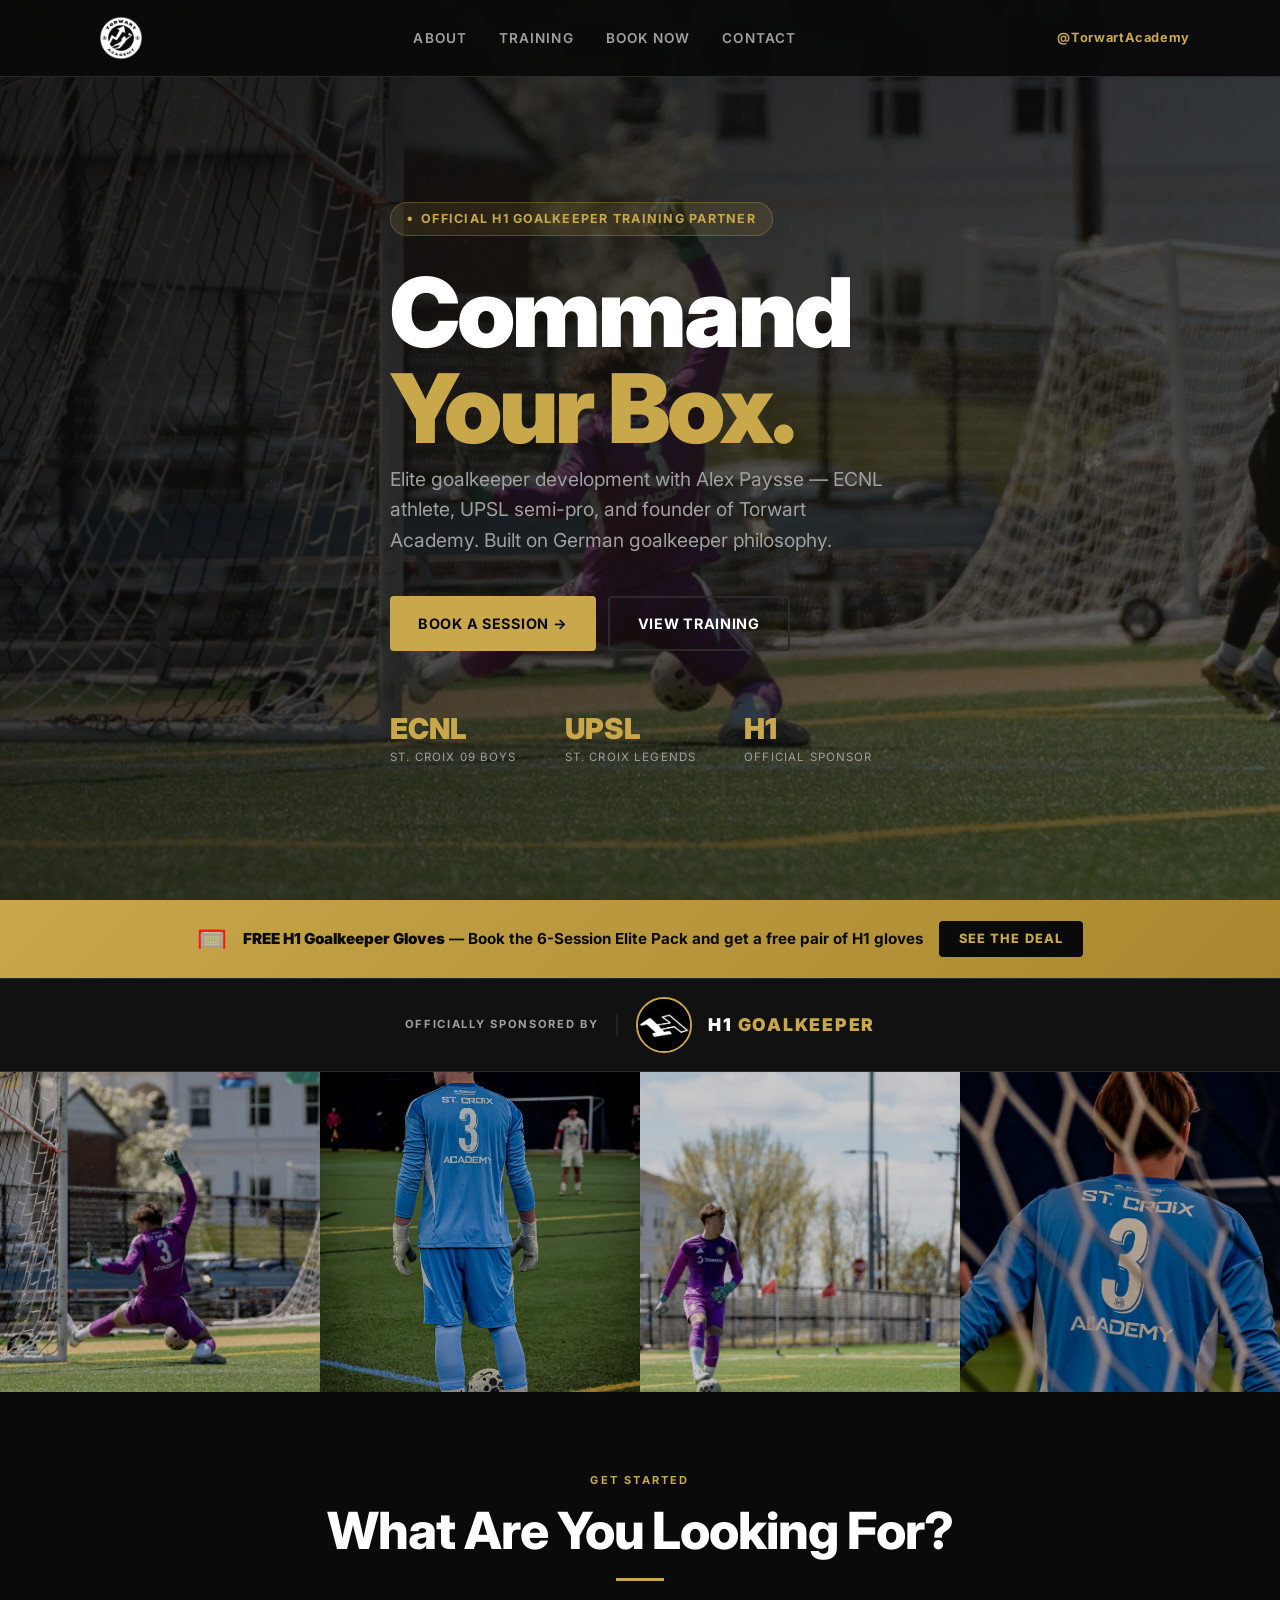
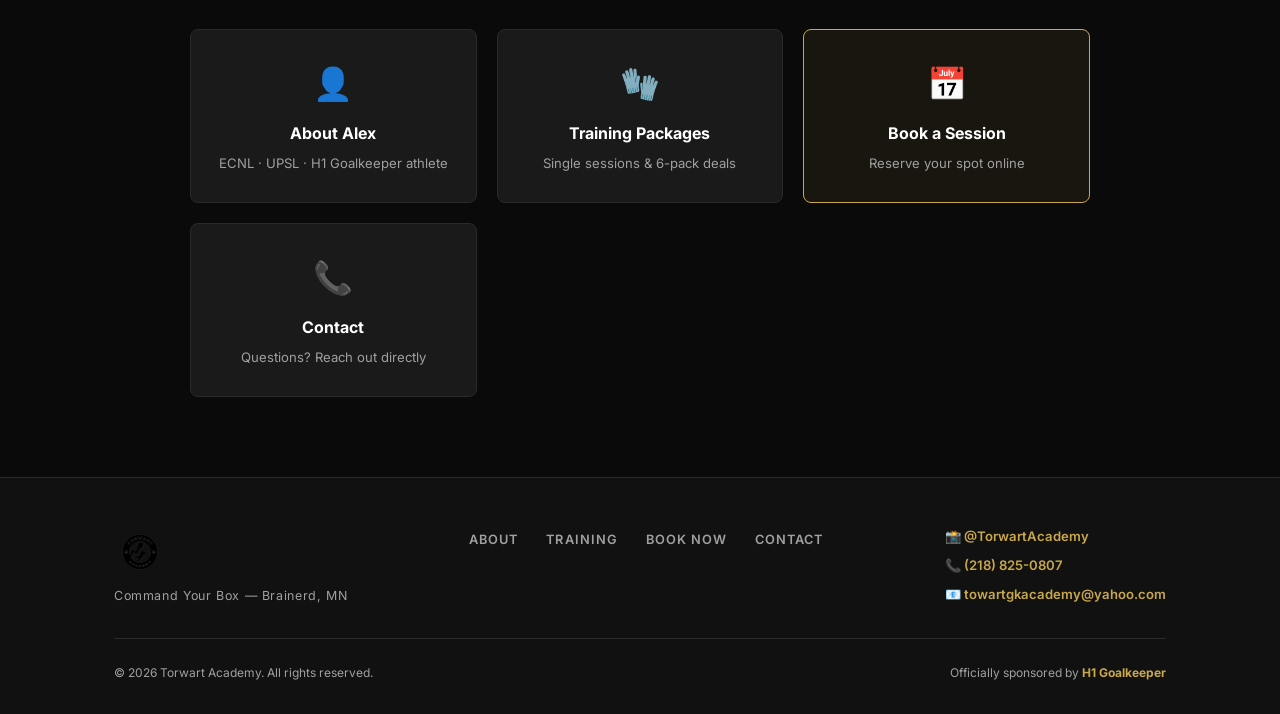
==== index.html @ 26c3dc4c "Initial commit — Torwart Academy website" ====
<!DOCTYPE html>
<html lang="en">
<head>
  <meta charset="UTF-8" />
  <meta name="viewport" content="width=device-width, initial-scale=1.0" />
  <title>Torwart Academy — Command Your Box</title>
  <meta name="description" content="Elite goalkeeper training by Alex Paysse in Brainerd, MN. Private 1-on-1 sessions. Officially sponsored by H1 Goalkeeper." />
  <link rel="preconnect" href="https://fonts.googleapis.com" />
  <link rel="preconnect" href="https://fonts.gstatic.com" crossorigin />
  <link href="https://fonts.googleapis.com/css2?family=Inter:wght@400;500;600;700;800;900&display=swap" rel="stylesheet" />
  <link rel="stylesheet" href="styles.css" />
</head>
<body>

  <!-- ===== NAV ===== -->
  <nav>
    <div class="nav-inner">
      <a href="index.html" class="nav-logo">
        <img src="images/torwart-logo-white.png" alt="Torwart Academy" class="nav-logo-img" onerror="this.style.display='none';this.nextElementSibling.style.display='block'" />
        <span class="nav-logo-text" style="display:none;">Torwart<span class="gold">.</span></span>
      </a>
      <ul class="nav-links">
        <li><a href="about.html">About</a></li>
        <li><a href="training.html">Training</a></li>
        <li><a href="booking.html">Book Now</a></li>
        <li><a href="contact.html">Contact</a></li>
      </ul>
      <a href="https://instagram.com/TorwartAcademy" target="_blank" rel="noopener" class="nav-social">@TorwartAcademy</a>
      <button class="hamburger" id="hamburger" aria-label="Open menu">
        <span></span><span></span><span></span>
      </button>
    </div>
    <div class="mobile-menu" id="mobileMenu">
      <a href="about.html" onclick="closeMobile()">About</a>
      <a href="training.html" onclick="closeMobile()">Private Training</a>
      <a href="booking.html" onclick="closeMobile()">Book Now</a>
      <a href="contact.html" onclick="closeMobile()">Contact</a>
      <a href="https://instagram.com/TorwartAcademy" target="_blank" rel="noopener">@TorwartAcademy ↗</a>
    </div>
  </nav>

  <!-- ===== HERO ===== -->
  <section id="home" class="hero-bg">
    <div class="hero-overlay"></div>
    <div class="container">
      <div class="hero-content">
        <div class="hero-badge">Official H1 Goalkeeper Training Partner</div>
        <h1 class="hero-tagline">
          Command<br><span class="accent">Your Box.</span>
        </h1>
        <p class="hero-sub">
          Elite goalkeeper development with Alex Paysse — ECNL athlete, UPSL semi-pro, and founder of Torwart Academy. Built on German goalkeeper philosophy.
        </p>
        <div class="hero-ctas">
          <a href="booking.html" class="btn btn-gold">Book a Session →</a>
          <a href="training.html" class="btn btn-outline">View Training</a>
        </div>
        <div class="hero-stats">
          <div class="stat-item">
            <div class="stat-num">ECNL</div>
            <div class="stat-label">St. Croix 09 Boys</div>
          </div>
          <div class="stat-item">
            <div class="stat-num">UPSL</div>
            <div class="stat-label">St. Croix Legends</div>
          </div>
          <div class="stat-item">
            <div class="stat-num">H1</div>
            <div class="stat-label">Official Sponsor</div>
          </div>
        </div>
      </div>
    </div>
  </section>

  <!-- ===== GLOVE DEAL BANNER ===== -->
  <div class="glove-banner">
    <div class="container">
      <div class="glove-banner-inner">
        <span class="glove-icon">🥅</span>
        <p class="glove-text">
          <strong>FREE H1 Goalkeeper Gloves</strong> — Book the 6-Session Elite Pack and get a free pair of H1 gloves
        </p>
        <a href="training.html" class="glove-cta">See the Deal</a>
      </div>
    </div>
  </div>

  <!-- ===== SPONSOR BAR ===== -->
  <div class="sponsor-bar">
    <div class="container">
      <div class="sponsor-bar-inner">
        <span class="sponsor-label">Officially Sponsored By</span>
        <span class="sponsor-divider">|</span>
        <img src="images/h1-logo.jpg" alt="H1 Goalkeeper" class="sponsor-logo" />
        <span class="sponsor-name">H1 <span>Goalkeeper</span></span>
      </div>
    </div>
  </div>

  <!-- ===== PHOTO GALLERY STRIP ===== -->
  <div class="photo-strip">
    <img src="images/alex-action-new1.jpg" alt="Alex on the pitch" style="object-position: center 30%;" />
    <img src="images/alex-action-8-crop.jpg" alt="Alex in action" style="object-position: center 20%;" />
    <img src="images/alex-action-new2.jpg" alt="Alex in action" style="object-position: 25% 35%;" />
    <img src="images/alex-action-9-crop.jpg" alt="Alex in action" style="object-position: center 20%;" />
  </div>

  <!-- ===== QUICK LINKS ===== -->
  <section class="section" style="padding: 80px 0;">
    <div class="container">
      <div style="text-align:center; margin-bottom: 48px;">
        <p class="section-label">Get Started</p>
        <h2 class="section-title">What Are You Looking For?</h2>
        <div class="divider" style="margin: 20px auto 0;"></div>
      </div>
      <div style="display:grid; grid-template-columns: repeat(auto-fit, minmax(220px, 1fr)); gap: 20px; max-width: 900px; margin: 0 auto;">
        <a href="about.html" class="quick-link-card">
          <div class="qlc-icon">👤</div>
          <div class="qlc-title">About Alex</div>
          <div class="qlc-sub">ECNL · UPSL · H1 Goalkeeper athlete</div>
        </a>
        <a href="training.html" class="quick-link-card">
          <div class="qlc-icon">🧤</div>
          <div class="qlc-title">Training Packages</div>
          <div class="qlc-sub">Single sessions & 6-pack deals</div>
        </a>
        <a href="booking.html" class="quick-link-card gold-card">
          <div class="qlc-icon">📅</div>
          <div class="qlc-title">Book a Session</div>
          <div class="qlc-sub">Reserve your spot online</div>
        </a>
        <a href="contact.html" class="quick-link-card">
          <div class="qlc-icon">📞</div>
          <div class="qlc-title">Contact</div>
          <div class="qlc-sub">Questions? Reach out directly</div>
        </a>
      </div>
    </div>
  </section>

  <!-- ===== FOOTER ===== -->
  <footer>
    <div class="container">
      <div class="footer-inner">
        <div class="footer-top">
          <div>
            <div class="footer-logo">
              <img src="images/torwart-logo.png" alt="Torwart Academy" class="footer-logo-img" onerror="this.style.display='none';this.nextElementSibling.style.display='block'" />
              <span class="footer-logo-text" style="display:none;">Torwart<span>.</span></span>
            </div>
            <div class="footer-tagline">Command Your Box — Brainerd, MN</div>
          </div>
          <ul class="footer-links">
            <li><a href="about.html">About</a></li>
            <li><a href="training.html">Training</a></li>
            <li><a href="booking.html">Book Now</a></li>
            <li><a href="contact.html">Contact</a></li>
          </ul>
          <div class="footer-social-wrap">
            <a href="https://instagram.com/TorwartAcademy" target="_blank" rel="noopener" class="footer-social-link">📸 @TorwartAcademy</a>
            <a href="tel:2188250807" class="footer-social-link">📞 (218) 825-0807</a>
            <a href="mailto:towartgkacademy@yahoo.com" class="footer-social-link">📧 towartgkacademy@yahoo.com</a>
          </div>
        </div>
        <div class="footer-bottom">
          <p class="footer-copy">© 2026 Torwart Academy. All rights reserved.</p>
          <p class="footer-sponsor">Officially sponsored by <span>H1 Goalkeeper</span></p>
        </div>
      </div>
    </div>
  </footer>

  <script src="script.js"></script>
</body>
</html>
---- styles.css ----
/* ===== RESET & BASE ===== */
*, *::before, *::after { box-sizing: border-box; margin: 0; padding: 0; }

:root {
  --black: #0a0a0a;
  --dark: #111111;
  --card: #1a1a1a;
  --border: #2a2a2a;
  --white: #ffffff;
  --gray: #a0a0a0;
  --gold: #c9a84c;
  --gold-light: #e8c96a;
  --font: 'Inter', system-ui, -apple-system, sans-serif;
}

html { scroll-behavior: smooth; }

body {
  font-family: var(--font);
  background: var(--black);
  color: var(--white);
  line-height: 1.6;
  overflow-x: hidden;
}

a { color: inherit; text-decoration: none; }
img { max-width: 100%; display: block; }

/* ===== UTILITY ===== */
.container { max-width: 1100px; margin: 0 auto; padding: 0 24px; }
.section { padding: 96px 0; }

.section-label {
  font-size: 11px;
  font-weight: 700;
  letter-spacing: 0.2em;
  text-transform: uppercase;
  color: var(--gold);
  margin-bottom: 12px;
}
.section-title {
  font-size: clamp(2rem, 5vw, 3.2rem);
  font-weight: 800;
  line-height: 1.1;
  letter-spacing: -0.02em;
  margin-bottom: 20px;
}
.section-subtitle {
  font-size: 1.1rem;
  color: var(--gray);
  max-width: 560px;
  line-height: 1.7;
}
.divider {
  width: 48px;
  height: 3px;
  background: var(--gold);
  margin: 20px 0 28px;
}
.body-text {
  color: var(--gray);
  font-size: 0.95rem;
  line-height: 1.8;
}
.body-text strong { color: var(--white); }
.small-gray { font-size: 0.82rem; color: var(--gray); }
.fine-print { font-size: 0.78rem; color: var(--gray); text-align: center; margin-top: -8px; }

/* ===== BUTTONS ===== */
.btn {
  display: inline-flex;
  align-items: center;
  gap: 8px;
  padding: 14px 28px;
  font-size: 0.9rem;
  font-weight: 700;
  letter-spacing: 0.05em;
  text-transform: uppercase;
  border-radius: 4px;
  cursor: pointer;
  transition: all 0.2s ease;
  border: none;
  font-family: var(--font);
}
.btn-gold { background: var(--gold); color: var(--black); }
.btn-gold:hover { background: var(--gold-light); transform: translateY(-1px); }
.btn-outline { background: transparent; color: var(--white); border: 2px solid var(--border); }
.btn-outline:hover { border-color: var(--gold); color: var(--gold); }

/* ===== NAV ===== */
nav {
  position: fixed;
  top: 0; left: 0; right: 0;
  z-index: 100;
  padding: 0 24px;
  background: rgba(10, 10, 10, 0.95);
  backdrop-filter: blur(12px);
  border-bottom: 1px solid var(--border);
}
.nav-inner {
  max-width: 1100px;
  margin: 0 auto;
  display: flex;
  align-items: center;
  justify-content: space-between;
  height: 76px;
}
.nav-logo { display: flex; align-items: center; }
.nav-logo-img {
  height: 62px;
  width: 62px;
  object-fit: contain;
  border-radius: 50%;
}
.nav-logo-text {
  font-size: 1.2rem;
  font-weight: 900;
  letter-spacing: 0.05em;
  text-transform: uppercase;
}
.nav-logo-text .gold { color: var(--gold); }
.nav-links {
  display: flex;
  gap: 32px;
  list-style: none;
}
.nav-links a {
  font-size: 0.85rem;
  font-weight: 600;
  letter-spacing: 0.08em;
  text-transform: uppercase;
  color: var(--gray);
  transition: color 0.2s;
}
.nav-links a:hover, .nav-links a.active { color: var(--white); }
.nav-social {
  font-size: 0.8rem;
  font-weight: 700;
  color: var(--gold);
  letter-spacing: 0.05em;
}
.hamburger {
  display: none;
  flex-direction: column;
  gap: 5px;
  cursor: pointer;
  background: none;
  border: none;
  padding: 4px;
}
.hamburger span {
  display: block;
  width: 24px;
  height: 2px;
  background: var(--white);
  transition: all 0.3s;
}
.mobile-menu {
  display: none;
  flex-direction: column;
  padding: 16px 0 24px;
  border-top: 1px solid var(--border);
}
.mobile-menu.open { display: flex; }
.mobile-menu a {
  padding: 12px 0;
  font-size: 0.9rem;
  font-weight: 600;
  letter-spacing: 0.08em;
  text-transform: uppercase;
  color: var(--gray);
  border-bottom: 1px solid var(--border);
}
.mobile-menu a:last-child { border-bottom: none; }

/* ===== HERO ===== */
#home {
  min-height: 100vh;
  display: flex;
  align-items: center;
  padding-top: 68px;
  position: relative;
  overflow: hidden;
}
.hero-bg {
  background: linear-gradient(135deg, rgba(10,10,10,0.92) 0%, rgba(10,10,10,0.75) 50%, rgba(10,10,10,0.6) 100%),
    url('images/alex-action-new1.jpg') center 30% / cover no-repeat;
}
.hero-overlay {
  position: absolute;
  inset: 0;
  background: radial-gradient(ellipse at 70% 50%, rgba(201,168,76,0.07) 0%, transparent 65%);
  pointer-events: none;
}
.hero-content { position: relative; z-index: 1; padding: 80px 0; }
.hero-badge {
  display: inline-flex;
  align-items: center;
  gap: 8px;
  background: rgba(201,168,76,0.12);
  border: 1px solid rgba(201,168,76,0.3);
  border-radius: 100px;
  padding: 6px 16px;
  font-size: 0.78rem;
  font-weight: 700;
  letter-spacing: 0.1em;
  text-transform: uppercase;
  color: var(--gold);
  margin-bottom: 28px;
}
.hero-badge::before { content: '●'; font-size: 6px; }
.hero-tagline {
  font-size: clamp(3rem, 8vw, 6rem);
  font-weight: 900;
  line-height: 1;
  letter-spacing: -0.03em;
  margin-bottom: 8px;
}
.hero-tagline .accent { color: var(--gold); }
.hero-sub {
  font-size: clamp(1rem, 2vw, 1.2rem);
  color: var(--gray);
  margin-bottom: 40px;
  max-width: 500px;
  line-height: 1.6;
}
.hero-ctas { display: flex; gap: 12px; flex-wrap: wrap; margin-bottom: 64px; }
.hero-stats { display: flex; gap: 48px; flex-wrap: wrap; }
.stat-num {
  font-size: 1.8rem;
  font-weight: 900;
  color: var(--gold);
  line-height: 1;
}
.stat-label {
  font-size: 0.72rem;
  color: var(--gray);
  text-transform: uppercase;
  letter-spacing: 0.1em;
  margin-top: 4px;
}

/* ===== GLOVE BANNER ===== */
.glove-banner {
  background: linear-gradient(135deg, var(--gold) 0%, #a8872e 100%);
  padding: 20px 0;
}
.glove-banner-inner {
  display: flex;
  align-items: center;
  justify-content: center;
  gap: 16px;
  flex-wrap: wrap;
  text-align: center;
}
.glove-icon { font-size: 1.5rem; }
.glove-text { font-size: 0.95rem; font-weight: 700; color: var(--black); }
.glove-text strong { font-weight: 900; }
.glove-cta {
  background: var(--black);
  color: var(--gold);
  padding: 8px 20px;
  border-radius: 4px;
  font-size: 0.8rem;
  font-weight: 800;
  letter-spacing: 0.08em;
  text-transform: uppercase;
  white-space: nowrap;
  transition: background 0.2s;
}
.glove-cta:hover { background: #1a1a1a; }

/* ===== SPONSOR BAR ===== */
.sponsor-bar {
  border-top: 1px solid var(--border);
  border-bottom: 1px solid var(--border);
  padding: 18px 0;
  background: var(--dark);
}
.sponsor-bar-inner {
  display: flex;
  align-items: center;
  justify-content: center;
  gap: 16px;
}
.sponsor-label {
  font-size: 0.7rem;
  font-weight: 700;
  letter-spacing: 0.15em;
  text-transform: uppercase;
  color: var(--gray);
}
.sponsor-divider { color: var(--border); font-size: 1.2rem; }
.sponsor-logo {
  height: 56px;
  width: 56px;
  object-fit: cover;
  border-radius: 50%;
  border: 2px solid var(--gold);
}
.sponsor-name {
  font-size: 1.1rem;
  font-weight: 900;
  letter-spacing: 0.1em;
  text-transform: uppercase;
}
.sponsor-name span { color: var(--gold); }

/* ===== ABOUT ===== */
#about { background: var(--dark); }
.about-grid {
  display: grid;
  grid-template-columns: 1fr 1fr;
  gap: 80px;
  align-items: center;
}
.about-image-wrap { position: relative; }
.about-photo {
  width: 100%;
  aspect-ratio: 3/4;
  object-fit: cover;
  object-position: center 15%;
  border-radius: 8px;
  border: 1px solid var(--border);
}
.about-badge {
  position: absolute;
  bottom: -16px;
  right: -16px;
  background: var(--gold);
  color: var(--black);
  padding: 16px 20px;
  border-radius: 8px;
  font-size: 0.75rem;
  font-weight: 800;
  letter-spacing: 0.05em;
  text-transform: uppercase;
  text-align: center;
  line-height: 1.5;
}
.credentials {
  display: flex;
  flex-direction: column;
  gap: 10px;
  margin-top: 32px;
}
.credential-item {
  display: flex;
  align-items: center;
  gap: 12px;
  padding: 12px 16px;
  background: var(--card);
  border: 1px solid var(--border);
  border-radius: 6px;
  font-size: 0.88rem;
  font-weight: 500;
}
.cred-logo {
  height: 32px;
  width: 32px;
  object-fit: contain;
  flex-shrink: 0;
  background: var(--white);
  border-radius: 50%;
  padding: 2px;
}
.cred-icon { font-size: 1rem; flex-shrink: 0; }

/* ===== PHOTO STRIP ===== */
.photo-strip {
  display: grid;
  grid-template-columns: repeat(4, 1fr);
  height: 320px;
  overflow: hidden;
}
.photo-strip img {
  width: 100%;
  height: 100%;
  object-fit: cover;
  object-position: center;
  transition: transform 0.4s ease, filter 0.4s ease;
  filter: brightness(0.8);
}
.photo-strip img:hover {
  transform: scale(1.04);
  filter: brightness(1);
  z-index: 1;
  position: relative;
}

/* ===== H1 SPONSOR SECTION ===== */
.h1-section { background: var(--dark); }
.h1-grid {
  display: grid;
  grid-template-columns: 280px 1fr;
  gap: 72px;
  align-items: center;
}
.h1-logo-wrap {
  position: relative;
  display: flex;
  align-items: center;
  justify-content: center;
}
.h1-action-photo {
  width: 100%;
  aspect-ratio: 3/4;
  object-fit: cover;
  object-position: center 20%;
  border-radius: 12px;
  border: 1px solid var(--border);
}
.h1-logo-badge {
  position: absolute;
  bottom: -16px;
  right: -16px;
  width: 80px;
  height: 80px;
  object-fit: cover;
  border-radius: 50%;
  border: 3px solid var(--gold);
  background: var(--black);
}
.h1-specs {
  display: grid;
  grid-template-columns: 1fr 1fr;
  gap: 12px;
  margin-bottom: 24px;
}
.h1-spec-item {
  display: flex;
  align-items: flex-start;
  gap: 12px;
  padding: 16px;
  background: var(--card);
  border: 1px solid var(--border);
  border-radius: 8px;
}
.h1-spec-icon { font-size: 1.3rem; flex-shrink: 0; margin-top: 1px; }
.h1-spec-title { font-size: 0.85rem; font-weight: 700; margin-bottom: 4px; color: var(--white); }
.h1-spec-sub { font-size: 0.78rem; color: var(--gray); line-height: 1.5; }
.h1-glove-cta {
  display: flex;
  align-items: center;
  gap: 12px;
  padding: 16px 20px;
  background: rgba(201,168,76,0.08);
  border: 1px solid rgba(201,168,76,0.3);
  border-radius: 8px;
  font-size: 0.88rem;
  color: var(--gold);
  font-weight: 600;
}
.h1-glove-cta strong { color: var(--white); }
@media (max-width: 600px) {
  .h1-specs { grid-template-columns: 1fr; }
}

@media (max-width: 900px) {
  .h1-grid { grid-template-columns: 1fr; gap: 40px; }
  .h1-logo-large { width: 180px; height: 180px; }
}

/* ===== CAMP ===== */
#camp { background: var(--black); }
.camp-grid {
  display: grid;
  grid-template-columns: 1fr 1fr;
  gap: 48px;
  align-items: start;
}
.camp-card {
  background: var(--card);
  border: 1px solid var(--border);
  border-radius: 12px;
  overflow: hidden;
}
.camp-card-header {
  background: var(--gold);
  padding: 20px 28px;
  display: flex;
  align-items: center;
  justify-content: space-between;
}
.camp-card-header h3 {
  font-size: 1rem;
  font-weight: 800;
  letter-spacing: 0.05em;
  text-transform: uppercase;
  color: var(--black);
}
.camp-price-badge {
  background: var(--black);
  color: var(--gold);
  padding: 6px 14px;
  border-radius: 100px;
  font-size: 0.88rem;
  font-weight: 900;
}
.camp-card-body { padding: 28px; }
.camp-details { list-style: none; display: flex; flex-direction: column; gap: 16px; }
.camp-details li {
  display: flex;
  align-items: flex-start;
  gap: 12px;
  font-size: 0.9rem;
}
.camp-details li strong { color: var(--white); display: block; }
.detail-icon { font-size: 1rem; flex-shrink: 0; margin-top: 2px; }
.camp-deadline {
  margin-top: 24px;
  padding: 14px;
  background: rgba(204, 34, 0, 0.1);
  border: 1px solid rgba(204, 34, 0, 0.3);
  border-radius: 6px;
  font-size: 0.85rem;
  color: #ff6b4a;
  font-weight: 600;
  text-align: center;
}
.camp-glove {
  margin-top: 12px;
  padding: 14px;
  background: rgba(201,168,76,0.08);
  border: 1px solid rgba(201,168,76,0.25);
  border-radius: 6px;
  font-size: 0.85rem;
  color: var(--gold);
  font-weight: 600;
  text-align: center;
}
.camp-register-box {
  background: var(--card);
  border: 1px solid var(--border);
  border-radius: 12px;
  padding: 40px 32px;
  display: flex;
  flex-direction: column;
  gap: 20px;
}
.camp-register-box h3 { font-size: 1.5rem; font-weight: 800; }
.camp-register-box p { color: var(--gray); font-size: 0.95rem; line-height: 1.7; }
.spots-left {
  display: flex;
  align-items: center;
  gap: 10px;
  font-size: 0.85rem;
  color: var(--gold);
  font-weight: 700;
}
.spots-dot {
  width: 8px;
  height: 8px;
  border-radius: 50%;
  background: var(--gold);
  animation: pulse 2s infinite;
  flex-shrink: 0;
}
@keyframes pulse { 0%,100%{opacity:1} 50%{opacity:0.3} }

/* ===== PRIVATE TRAINING ===== */
#training { background: var(--dark); }
.training-intro { max-width: 640px; margin-bottom: 56px; }
.packages-grid {
  display: grid;
  grid-template-columns: repeat(3, 1fr);
  gap: 24px;
  margin-bottom: 48px;
}
.package-card {
  background: var(--card);
  border: 1px solid var(--border);
  border-radius: 12px;
  padding: 32px 24px;
  position: relative;
  transition: border-color 0.2s;
}
.package-card:hover { border-color: rgba(201,168,76,0.4); }
.package-card.featured {
  border-color: var(--gold);
  background: linear-gradient(145deg, #1e1a0e 0%, var(--card) 100%);
}
.featured-tag {
  position: absolute;
  top: -13px;
  left: 50%;
  transform: translateX(-50%);
  background: var(--gold);
  color: var(--black);
  padding: 4px 16px;
  border-radius: 100px;
  font-size: 0.7rem;
  font-weight: 800;
  letter-spacing: 0.06em;
  text-transform: uppercase;
  white-space: nowrap;
}
.package-sessions {
  font-size: 0.72rem;
  font-weight: 700;
  letter-spacing: 0.15em;
  text-transform: uppercase;
  color: var(--gold);
  margin-bottom: 6px;
}
.package-name { font-size: 1.2rem; font-weight: 800; margin-bottom: 6px; }
.package-price { font-size: 2.2rem; font-weight: 900; line-height: 1; margin-bottom: 4px; }
.package-price-sub { font-size: 0.78rem; color: var(--gray); margin-bottom: 20px; }
.package-features {
  list-style: none;
  display: flex;
  flex-direction: column;
  gap: 10px;
  margin-bottom: 24px;
}
.package-features li {
  display: flex;
  align-items: center;
  gap: 10px;
  font-size: 0.85rem;
  color: var(--gray);
}
.package-features li::before { content: '✓'; color: var(--gold); font-weight: 700; flex-shrink: 0; }
.glove-reward {
  display: flex;
  align-items: center;
  gap: 8px;
  padding: 10px 14px;
  background: rgba(201,168,76,0.08);
  border: 1px solid rgba(201,168,76,0.25);
  border-radius: 6px;
  font-size: 0.8rem;
  color: var(--gold);
  font-weight: 700;
  margin-top: 8px;
}
.training-focus {
  background: var(--card);
  border: 1px solid var(--border);
  border-radius: 12px;
  padding: 40px;
}
.training-focus h3 { font-size: 1.3rem; font-weight: 800; margin-bottom: 8px; }
.training-focus p { color: var(--gray); font-size: 0.9rem; margin-bottom: 28px; }
.focus-grid {
  display: grid;
  grid-template-columns: repeat(auto-fill, minmax(180px, 1fr));
  gap: 12px;
}
.focus-item {
  display: flex;
  align-items: center;
  gap: 10px;
  padding: 12px 16px;
  background: var(--dark);
  border-radius: 6px;
  font-size: 0.85rem;
  font-weight: 500;
}
.focus-icon { font-size: 1rem; }

/* ===== CONTACT ===== */
#contact { background: var(--black); }
.contact-grid {
  display: grid;
  grid-template-columns: 1fr 1.4fr;
  gap: 64px;
  align-items: start;
}
.contact-info { display: flex; flex-direction: column; gap: 20px; }
.contact-item { display: flex; align-items: flex-start; gap: 16px; }
.contact-icon {
  width: 44px;
  height: 44px;
  background: var(--card);
  border: 1px solid var(--border);
  border-radius: 8px;
  display: flex;
  align-items: center;
  justify-content: center;
  font-size: 1.1rem;
  flex-shrink: 0;
}
.contact-detail-label {
  font-size: 0.7rem;
  font-weight: 700;
  letter-spacing: 0.12em;
  text-transform: uppercase;
  color: var(--gray);
  margin-bottom: 3px;
}
.contact-detail-value { font-size: 0.92rem; font-weight: 600; }
.contact-form {
  background: var(--card);
  border: 1px solid var(--border);
  border-radius: 12px;
  padding: 40px;
  display: flex;
  flex-direction: column;
  gap: 18px;
}
.form-row { display: grid; grid-template-columns: 1fr 1fr; gap: 16px; }
.form-group { display: flex; flex-direction: column; gap: 8px; }
.form-group label {
  font-size: 0.75rem;
  font-weight: 700;
  letter-spacing: 0.08em;
  text-transform: uppercase;
  color: var(--gray);
}
.form-group input,
.form-group select,
.form-group textarea {
  background: var(--dark);
  border: 1px solid var(--border);
  border-radius: 6px;
  padding: 12px 16px;
  color: var(--white);
  font-size: 0.9rem;
  font-family: var(--font);
  outline: none;
  width: 100%;
  transition: border-color 0.2s;
}
.form-group input:focus,
.form-group select:focus,
.form-group textarea:focus { border-color: var(--gold); }
.form-group textarea { resize: vertical; min-height: 96px; }
.form-group select option { background: var(--dark); }

/* ===== BOOKING ===== */
#booking { background: var(--dark); }
.booking-steps { max-width: 800px; }
.booking-step {}
.step-header {
  display: flex;
  align-items: center;
  gap: 14px;
  margin-bottom: 28px;
}
.step-num {
  width: 36px;
  height: 36px;
  border-radius: 50%;
  background: var(--gold);
  color: var(--black);
  font-size: 1rem;
  font-weight: 900;
  display: flex;
  align-items: center;
  justify-content: center;
  flex-shrink: 0;
}
.step-title { font-size: 1.2rem; font-weight: 800; }

.booking-packages {
  display: grid;
  grid-template-columns: repeat(4, 1fr);
  gap: 16px;
}
.booking-pkg {
  background: var(--card);
  border: 2px solid var(--border);
  border-radius: 10px;
  padding: 20px 16px;
  cursor: pointer;
  transition: all 0.2s;
  position: relative;
}
.booking-pkg:hover { border-color: rgba(201,168,76,0.5); }
.booking-pkg.selected { border-color: var(--gold); background: linear-gradient(145deg, #1e1a0e, var(--card)); }
.booking-pkg.featured-pkg { border-color: rgba(201,168,76,0.4); }
.pkg-top { margin-bottom: 8px; }
.pkg-tag {
  font-size: 0.65rem;
  font-weight: 700;
  letter-spacing: 0.1em;
  text-transform: uppercase;
  color: var(--gray);
  background: var(--dark);
  padding: 3px 8px;
  border-radius: 100px;
}
.gold-tag { color: var(--gold) !important; background: rgba(201,168,76,0.1) !important; }
.pkg-name { font-size: 0.95rem; font-weight: 800; margin-bottom: 6px; }
.pkg-price { font-size: 1.6rem; font-weight: 900; color: var(--gold); line-height: 1; margin-bottom: 6px; }
.pkg-price span { font-size: 0.9rem; font-weight: 600; color: var(--gray); }
.pkg-desc { font-size: 0.75rem; color: var(--gray); line-height: 1.4; }

.booking-form-grid { display: flex; flex-direction: column; gap: 16px; }

.booking-summary {
  background: var(--card);
  border: 1px solid var(--border);
  border-radius: 12px;
  padding: 28px;
  margin-bottom: 28px;
}
.summary-label { font-size: 0.75rem; font-weight: 700; letter-spacing: 0.1em; text-transform: uppercase; color: var(--gray); margin-bottom: 8px; }
.summary-pkg { font-size: 1.3rem; font-weight: 800; margin-bottom: 4px; }
.summary-price { font-size: 2rem; font-weight: 900; color: var(--gold); margin-bottom: 12px; }
.summary-note { font-size: 0.82rem; color: var(--gray); }

.payment-options {}
.payment-title { font-size: 0.85rem; font-weight: 700; color: var(--gray); margin-bottom: 12px; }
.payment-btns { display: flex; gap: 12px; flex-wrap: wrap; margin-bottom: 12px; }
.payment-secure { font-size: 0.75rem; color: var(--gray); }
.booking-success-msg {
  margin-top: 24px;
  padding: 20px;
  background: rgba(201,168,76,0.08);
  border: 1px solid rgba(201,168,76,0.3);
  border-radius: 8px;
  color: var(--gold);
  font-weight: 600;
  font-size: 0.95rem;
}

@media (max-width: 700px) {
  .booking-packages { grid-template-columns: 1fr 1fr; }
}
@media (max-width: 480px) {
  .booking-packages { grid-template-columns: 1fr; }
}

/* ===== FOOTER ===== */
footer {
  background: var(--dark);
  border-top: 1px solid var(--border);
  padding: 48px 0 32px;
}
.footer-inner { display: flex; flex-direction: column; gap: 32px; }
.footer-top {
  display: flex;
  align-items: flex-start;
  justify-content: space-between;
  flex-wrap: wrap;
  gap: 24px;
}
.footer-logo-img {
  height: 52px;
  width: auto;
  object-fit: contain;
  margin-bottom: 8px;
}
.footer-logo-text {
  font-size: 1.3rem;
  font-weight: 900;
  letter-spacing: 0.05em;
  text-transform: uppercase;
}
.footer-logo-text span { color: var(--gold); }
.footer-tagline { font-size: 0.78rem; color: var(--gray); letter-spacing: 0.05em; }
.footer-links {
  display: flex;
  gap: 28px;
  list-style: none;
  flex-wrap: wrap;
  align-items: center;
}
.footer-links a {
  font-size: 0.8rem;
  font-weight: 600;
  letter-spacing: 0.08em;
  text-transform: uppercase;
  color: var(--gray);
  transition: color 0.2s;
}
.footer-links a:hover { color: var(--white); }
.footer-social-wrap {
  display: flex;
  flex-direction: column;
  gap: 8px;
}
.footer-social-link {
  font-size: 0.82rem;
  font-weight: 600;
  color: var(--gold);
  transition: opacity 0.2s;
}
.footer-social-link:hover { opacity: 0.7; }
.footer-bottom {
  border-top: 1px solid var(--border);
  padding-top: 24px;
  display: flex;
  align-items: center;
  justify-content: space-between;
  flex-wrap: wrap;
  gap: 12px;
}
.footer-copy { font-size: 0.75rem; color: var(--gray); }
.footer-sponsor { font-size: 0.75rem; color: var(--gray); }
.footer-sponsor span { color: var(--gold); font-weight: 700; }

/* ===== QUICK LINK CARDS (home page) ===== */
.quick-link-card {
  display: block;
  background: var(--card);
  border: 1px solid var(--border);
  border-radius: 8px;
  padding: 28px 24px;
  text-align: center;
  transition: border-color 0.2s, transform 0.2s;
  cursor: pointer;
}
.quick-link-card:hover {
  border-color: var(--gold);
  transform: translateY(-3px);
}
.quick-link-card.gold-card {
  border-color: var(--gold);
  background: rgba(201,168,76,0.08);
}
.qlc-icon { font-size: 2rem; margin-bottom: 12px; }
.qlc-title {
  font-size: 1rem;
  font-weight: 700;
  color: var(--white);
  margin-bottom: 6px;
}
.qlc-sub {
  font-size: 0.82rem;
  color: var(--gray);
}

/* ===== RESPONSIVE ===== */
@media (max-width: 900px) {
  .nav-links, .nav-social { display: none; }
  .hamburger { display: flex; }
  .about-grid { grid-template-columns: 1fr; gap: 56px; }
  .about-badge { right: 0; }
  .camp-grid { grid-template-columns: 1fr; }
  .packages-grid { grid-template-columns: 1fr; }
  .contact-grid { grid-template-columns: 1fr; gap: 40px; }
  .photo-strip { grid-template-columns: repeat(2, 1fr); height: 400px; }
  .footer-top { flex-direction: column; }
}
@media (max-width: 600px) {
  .section { padding: 64px 0; }
  .hero-stats { gap: 28px; }
  .form-row { grid-template-columns: 1fr; }
  .training-focus { padding: 24px; }
  .contact-form { padding: 24px; }
  .camp-register-box { padding: 24px 20px; }
  .photo-strip { grid-template-columns: repeat(2, 1fr); height: 280px; }
  .footer-bottom { flex-direction: column; align-items: flex-start; }
}
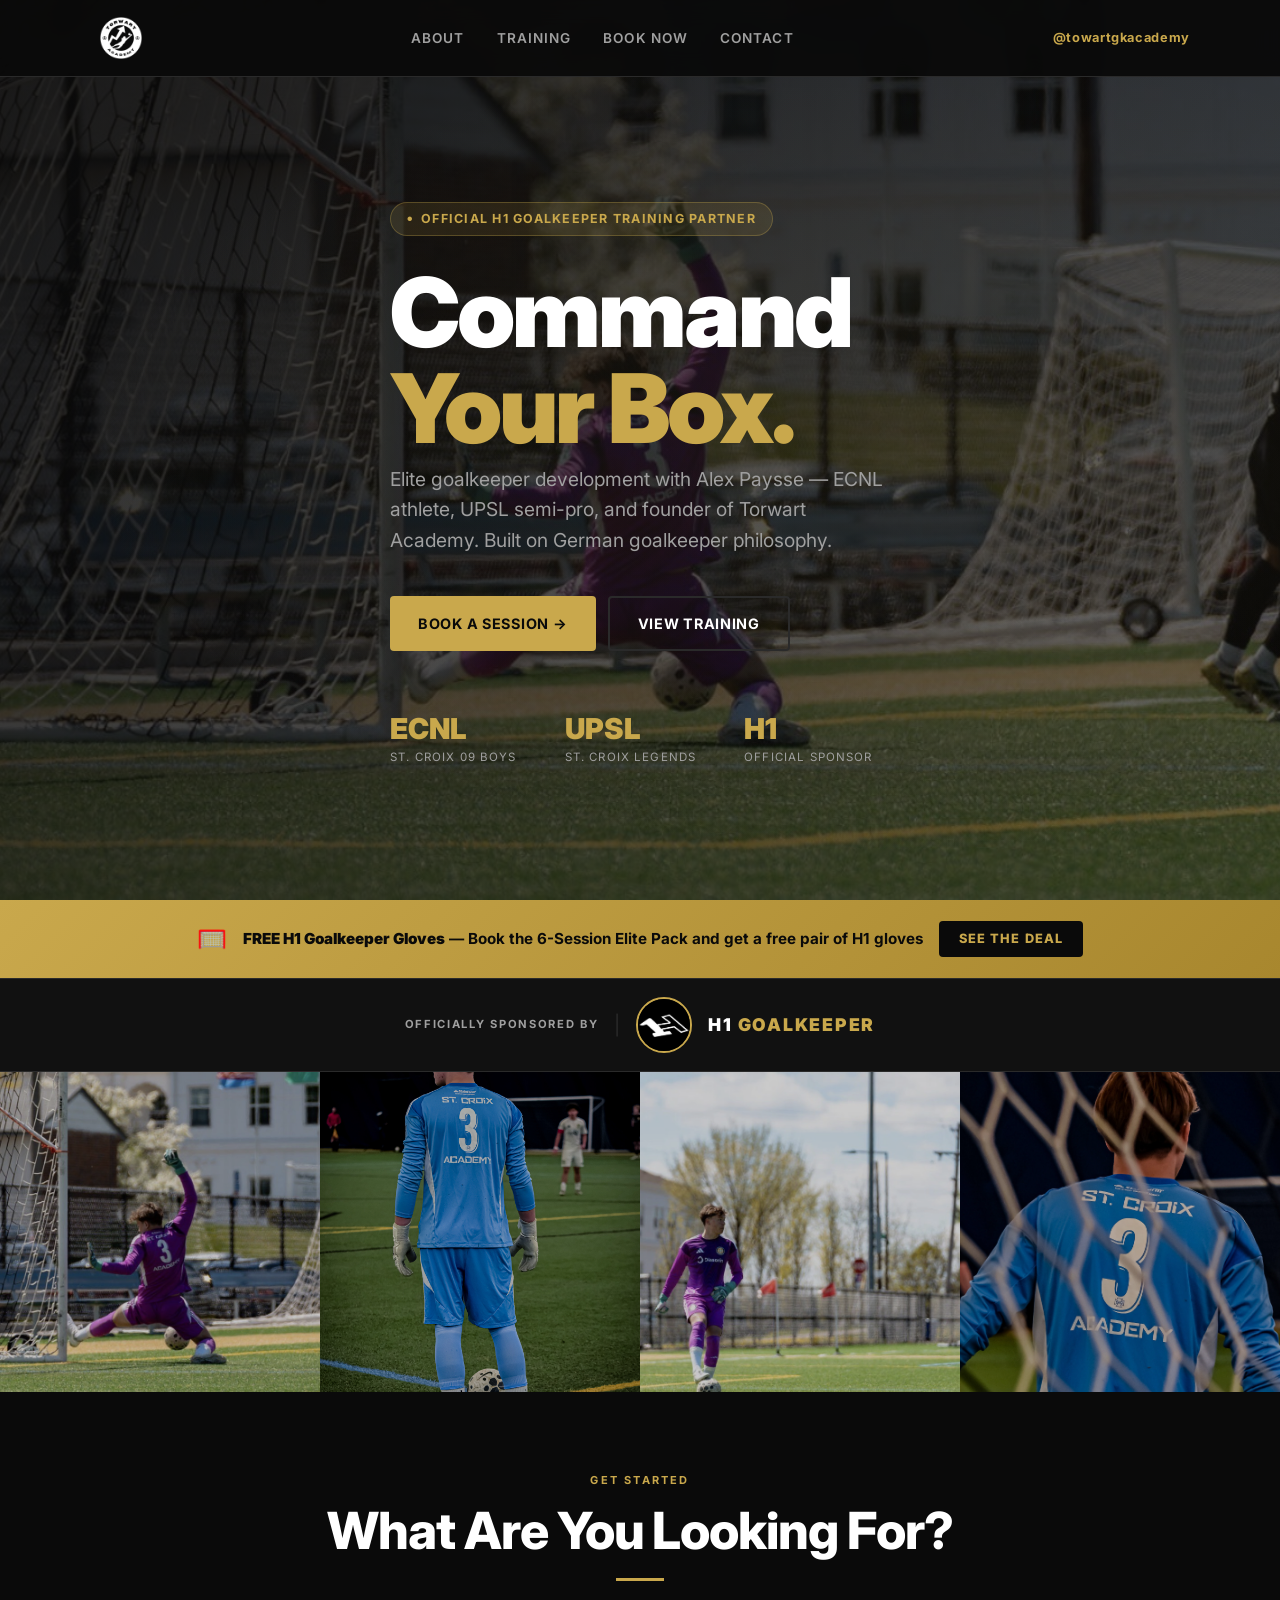
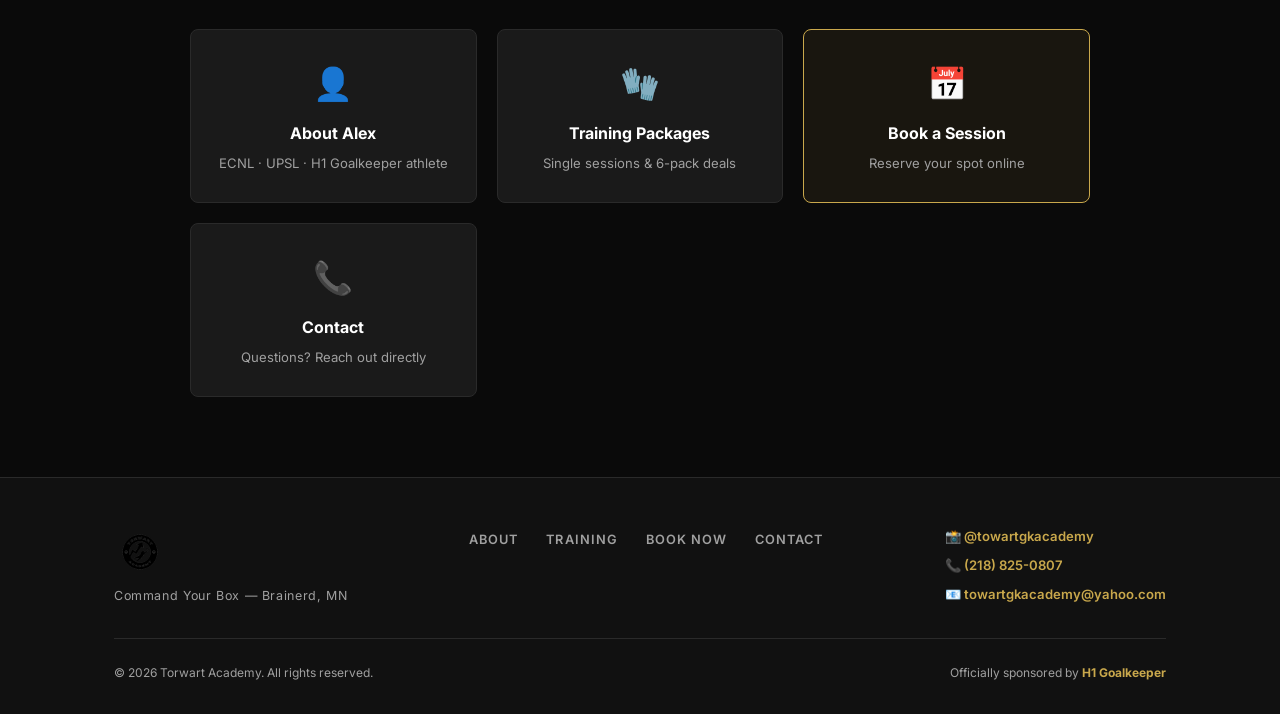
==== commit 5591bafa: "Fix Instagram handle to @towartgkacademy" ====
--- a/index.html
+++ b/index.html
@@ -25,7 +25,7 @@
         <li><a href="booking.html">Book Now</a></li>
         <li><a href="contact.html">Contact</a></li>
       </ul>
-      <a href="https://instagram.com/TorwartAcademy" target="_blank" rel="noopener" class="nav-social">@TorwartAcademy</a>
+      <a href="https://instagram.com/towartgkacademy" target="_blank" rel="noopener" class="nav-social">@towartgkacademy</a>
       <button class="hamburger" id="hamburger" aria-label="Open menu">
         <span></span><span></span><span></span>
       </button>
@@ -35,7 +35,7 @@
       <a href="training.html" onclick="closeMobile()">Private Training</a>
       <a href="booking.html" onclick="closeMobile()">Book Now</a>
       <a href="contact.html" onclick="closeMobile()">Contact</a>
-      <a href="https://instagram.com/TorwartAcademy" target="_blank" rel="noopener">@TorwartAcademy ↗</a>
+      <a href="https://instagram.com/towartgkacademy" target="_blank" rel="noopener">@towartgkacademy ↗</a>
     </div>
   </nav>
 
@@ -158,7 +158,7 @@
             <li><a href="contact.html">Contact</a></li>
           </ul>
           <div class="footer-social-wrap">
-            <a href="https://instagram.com/TorwartAcademy" target="_blank" rel="noopener" class="footer-social-link">📸 @TorwartAcademy</a>
+            <a href="https://instagram.com/towartgkacademy" target="_blank" rel="noopener" class="footer-social-link">📸 @towartgkacademy</a>
             <a href="tel:2188250807" class="footer-social-link">📞 (218) 825-0807</a>
             <a href="mailto:towartgkacademy@yahoo.com" class="footer-social-link">📧 towartgkacademy@yahoo.com</a>
           </div>
